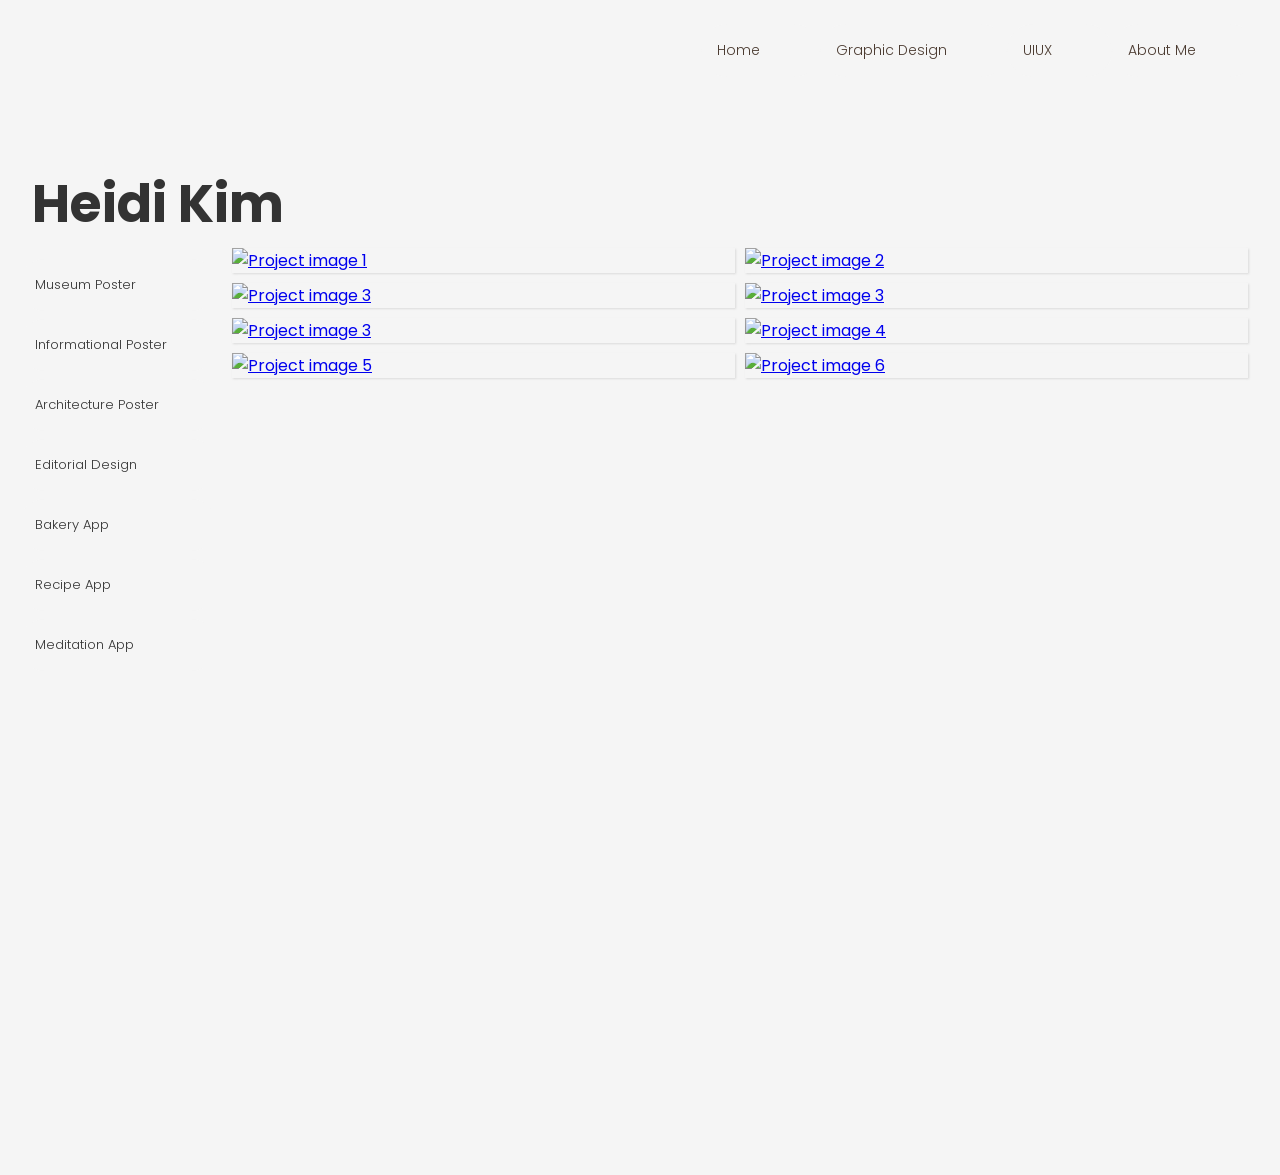
==== index.html @ 6b814d97 "Create index.html" ====
<!DOCTYPE html>
<html lang="en">
<head>
  <!-- META -->
  <meta charset="utf-8" />
  <meta name="viewport" content="width=device-width, initial-scale=1.0" />

  <!-- PAGE TITLE -->
  <title>Heidi Kim Portfolio</title>

  <!-- FONTS -->
 <link rel="preconnect" href="https://fonts.googleapis.com">
<link rel="preconnect" href="https://fonts.gstatic.com" crossorigin>
<link href="https://fonts.googleapis.com/css2?family=Poppins:ital,wght@0,100;0,200;0,300;0,400;0,500;0,600;0,700;0,800;0,900;1,100;1,200;1,300;1,400;1,500;1,600;1,700;1,800;1,900&display=swap" rel="stylesheet">


<!-- CSS -->
  <link rel="stylesheet" href="css/global.css" />
  <link rel="stylesheet" href="css/gallery.css"/>

  <!-- FAVICON -->
  <link rel="icon" type="image/x-icon" href="images/pet_puppy_dog_icon_194851.ico" />
</head>
<body>
      <!-- NAV BAR -->
    <nav class="topnav" aria-label="Primary">
    <ul>
        <li><a href="homepage.html">Home</a></li>
        <li><a href="graphicdesign.html">Graphic Design</a></li>
        <li><a href="UIUX.html">UIUX</a></li>
        <li><a href="aboutme.html">About Me</a></li>
        <!-- <li><a href="contact.html">Contact</a></li> -->
    </ul>
</nav>
  <script src="css/tinkerbell cursor.js"></script>
  <main>


<input type="checkbox" class="burger-input" id="burger-toggle">

<label for="burger-toggle" class="burger-label">
    <div class="burger-line"></div>
</label>

<div class="page-overlay"></div>

<nav class="slide-out-menu">
    <ul>
        <li><a href="homepage.html">Home</a></li>
        <li><a href="graphicdesign.html">Graphic Design</a></li>
        <li><a href="UIUX.html">UIUX</a></li>
        <li><a href="aboutme.html">About Me</a></li>
        <!-- <li><a href="contact.html">Contact</a></li> -->
    </ul>
</nav>

    <!-- HEADER -->
    <header class="site-header">
      <h1><a href="homepage.html">Heidi Kim</a></h1>
    </header>

    <!-- T-LAYOUT: SIDEBAR LEFT + MAIN RIGHT -->
    <div class="content">
      <!-- SIDEBAR -->
      <aside class="sidebar">
        <ul>
          <li><a href="woman.html">Museum Poster</a></li>
          <li><a href="information.html">Informational Poster</a></li>
          <li><a href="architecture.html">Architecture Poster</a></li>
          <li><a href="book.html">Editorial Design</a></li>
          <li><a href="bakery.html">Bakery App</a></li>
          <li><a href="recipe.html">Recipe App</a></li>
          <li><a href="meditation.html">Meditation App</a></li>
        </ul>
      </aside>

      <!-- MAIN COLUMN (GALLERY) -->
      <section class="main-column">
        <div class="img-gallery">
          <figure class="img-wrapper">
            <a href="woman.html">
            <img src="images/museumposter.png" alt="Project image 1"/>
            <figcaption>Museum Poster</figcaption>
            </a>
          </figure>
          <figure class="img-wrapper">
            <a href="information.html">
            <img src="images/informationalposter1.png" alt="Project image 2"/>
            <figcaption>Informational Poster</figcaption>
            </a>
          </figure>
          <figure class="img-wrapper">
            <a href="architecture.html">
            <img src="images/architect2.png" alt="Project image 3"/>
            <figcaption>Architecture Poster</figcaption>
            </a>
          </figure>
          <figure class="img-wrapper">
            <a href="collection.html">
            <img src="images/collection.png" alt="Project image 3"/>
            <figcaption>Collection Book Design</figcaption>
            </a>
          </figure>
          <figure class="img-wrapper">
            <a href="book.html">
            <img src="images/Book1.png" alt="Project image 3"/>
            <figcaption>Editorial Design</figcaption>
            </a>
          </figure>
          <figure class="img-wrapper">
            <a href="images/bakery.html">
            <img src="images/bakeryapp.png" alt="Project image 4"/>
            <figcaption>Bakery App</figcaption>
            </a>
          </figure>
          <figure class="img-wrapper">
            <a href="meditation.html">
            <img src="images/meditation.png" alt="Project image 5"/>
            <figcaption>Meditation App</figcaption>
            </a>
          </figure>
          <figure class="img-wrapper">
            <a href="recipe.html">
            <img src="images/recipeapp.png" alt="Project image 6"/>
            <figcaption>Recipe App</figcaption>
            </a>
          </figure>
        </div>
      </section>
    </div>
  </main>

<script>
    const currentPage = window.location.pathname.split('/').pop();
    const navLinks = document.querySelectorAll('.topnav a, .slide-out-menu a');
    navLinks.forEach(link => {
        const linkPage = link.getAttribute('href').split('/').pop();
        if (linkPage === currentPage) {
            link.classList.add('active');
        }
    });
</script>

<script>
    // This function runs every time the user scrolls
    window.onscroll = function() {
        scrollFunction();
    };

    function scrollFunction() {
        // We'll use 50px as our trigger point
        if (document.body.scrollTop > 50 || document.documentElement.scrollTop > 50) {
            // If scrolled more than 50px, add the "scrolled" class to the body
            document.body.classList.add("scrolled");
        } else {
            // If scrolled back to the top, remove the class
            document.body.classList.remove("scrolled");
        }
    }
</script>
</body>
</html>
---- css/global.css ----
* {
   box-sizing: border-box;
   background-color: whitesmoke;
  }

body {
    font-family: "Poppins", sans-serif;
    }

.site-header {
    padding: 32px 0 0;
    transition: padding 0.3s ease-in-out;
    top:0;
    position: sticky;
    z-index: 101;
    background-color: transparent;
    width: fit-content;
}

.site-header h1 a {
    font-size: 52px;
    transition: font-size 0.3s ease-in-out;
}


body.scrolled .site-header {
    padding: 10px 0; 
}

body.scrolled .site-header h1 a {
    font-size: 28px; 
}

.topnav {
    position: sticky;
    top:0;
    z-index: 100;
}
nav ul {
    list-style: none;
    display: flex;
    justify-content: right;
    align-items: center;
    background-color: whitesmoke;
    padding:16px;
    margin-top: 0;  
    min-height: 60px;
    }

nav ul li a {
    color: #4c3c32;
    display: flex;
    text-decoration: none;
    font-weight: 300;
    padding: 16px 60px 16px 16px;
    border-radius: 60px;
    border-width: 0;
    border-style: solid;
    border-color: #333333;
    font-size: 14px;
    }

nav ul li a:hover {
    background-color: darkseagreen;
    color: white;
    transition: background-color 0.3s ease, color 0.3s ease;
    }

nav ul li a.active {
    background-color: darkseagreen;
    color: white;
}

header {
    background-color: transparent;
    padding-bottom: 0;
    }

header h1 {
    margin: 0;
    background-color: transparent;
}

header h1 a {
    color: #333333;
    text-decoration: none;
    font-size: 52px;
    }

.content {
    display: flex;
    align-items: stretch;
    min-height: calc(100vh-160px);
}

aside.sidebar {
    flex: 0 0 200px;
    background-color: whitesmoke;
    min-height: 100vh;
    width: 200px;
    }

aside.sidebar ul {
    padding: 0;
    }

aside.sidebar ul li {
    padding: 0 0 8px 0;
    list-style:none;
    transform: translateX(-13px);
    }

aside.sidebar ul li a {
    color: #333333;
    text-decoration: none;
    display: flex;
    flex-wrap: wrap;
    padding: 16px 50px 16px 16px;
    font-weight: 300;
    border-radius: 60px;
    border-width: 0;
    font-size: small;
    }

aside.sidebar ul li a:hover {
    background: darksalmon;
    color: white;
    transition: background-color 0.3s ease, color 0.3s ease;
    }

main {
    flex: 1;
    padding: 24px;
    }

section {
    margin-bottom: 24px;
    }

.burger-label{
    position: fixed;
    width: 50px;
    height: 50px;
    top: 50px;
    right: 20px;
    display: flex;
    align-items: center;
    justify-content: center;
    border-radius: 10px;
    cursor: pointer;
    z-index: 1000;
}

.burger-input{
    display: none;
}

.burger-line{
    position: relative;
    display: block;
    width: 35px;
    height: 5px;
    background-color: #333333;
    border-radius: 40px;
}

.burger-line::before,
.burger-line::after{
    content: "";
    position:absolute;
    display: block;
    width: 80%;
    height: 100%;
    background-color: #333333;
    border-radius: 40px;
    transform-origin: left;
    transition: width 0.4s , transform 0.4s;
}

.burger-line::before {
    transform: translateY(1px) translateX(0px) rotate(-45deg);
}

.burger-line::after {
    transform: translateY(-1px) translateX(0px) rotate(45deg);
}


.burger-input:checked + .burger-label 
.burger-line::before{
    width: 80%;
    transform: translateY(-19px) translateX(14px) rotate(45deg);
}


.burger-input:checked + .burger-label 
.burger-line::after{
    width: 80%;
    transform: translateY(19px) translateX(14px) rotate(-45deg);
}

.page-overlay {
    position: fixed;
    top: 0;
    left: 0;
    width: 100%;
    height: 100%;
    background-color: rgba(0, 0, 0, 0.5);
    opacity: 0;
    visibility: hidden;
    transition: opacity 0.4s ease-in-out, visibility 0.4s ease-in-out;
    pointer-events: none;
    z-index: 998;
}

.burger-input:checked ~ .page-overlay {
    opacity: 1;
    visibility: visible;
}

.slide-out-menu {
    position: fixed;
    top: 0;
    right: 0px;
    height: 100vh;
    width: 280px;
    z-index: 999;
    background-color:whitesmoke;
    padding: 120px 20px;
    transform: translateX(100%);
    transition: transform 0.4s ease-in-out;
    display: flex;
    flex-direction: column;
}

.burger-input:checked ~ .slide-out-menu {
    transform: translateX(0%);
}

.slide-out-menu ul {
    list-style-type: none;
    display: flex;
    flex-direction: column;
    width: 100%;
    padding: 0;
    margin: 0;
    background-color:whitesmoke;
}

.slide-out-menu ul li {
    width: 100%;
    margin-bottom: 16px;
}

.slide-out-menu ul li a:hover {
    background-color: darkseagreen;
    transition: background-color 0.3s ease, color 0.3s ease;
}

aside.sidebar ul li a.active {
    background-color: darksalmon;
    color: white;
}

.slide-out-menu ul li a {
    text-decoration: none;
    color:#4c3c32;
    width: 100%;
    box-sizing: border-box;
    font-size: 16px;
    font-family: "Poppins", sans-serif;
    font-weight: 300;
    background-color:transparent;
    padding: 16px 24px;
    border-radius: 60px;
    display: block;
    transition: background-color 0.3s ease;
    text-align: left;
}


input[type=text], select, textarea {
  width: 100%; 
  padding: 12px; 
  border: 1px solid #ccc; 
  border-radius: 4px; 
  box-sizing: border-box;
  margin-top: 6px;
  margin-bottom: 16px;
  resize: vertical
}

input[type=submit] {
  background-color: darkseagreen;
  color: white;
  padding: 12px 20px;
  border: none;
  border-radius: 4px;
  cursor: pointer;
}


input[type=submit]:hover {
  background-color: rgb(110, 158, 130);
}

.container {
  border-radius: 5px;
  padding: 20px;
}

.open-modal-btn {
    background-color: darkseagreen;
    color: white;
    padding: 10px 20px;
    text-decoration: none;
    border-radius: 5px;
    font-family: "Poppins", sans-serif;
}

.modal-overlay {
    position: fixed;
    top: 0;
    left: 0;
    width: 100%;
    height: 100%;
    background-color: rgba(0, 0, 0, 0.6);
    z-index: 1000;
    opacity: 0;
    visibility: hidden;
    transition: opacity 0.3s ease, visibility 0.3s ease;
}

.modal-content {
    position: fixed;
    top: 50%;
    left: 50%;
    transform: translate(-50%, -50%);
    background-color: whitesmoke;
    padding: 30px;
    border-radius: 8px;
    z-index: 1001;
    width: 90%;
    max-width: 600px;
    max-height: 90vh;
    overflow-y: auto;
}

.modal-close {
    position: absolute;
    top: 10px;
    right: 15px;
    font-size: 2.5rem;
    color: #999;
    text-decoration: none;
    line-height: 1;
}
.modal-close:hover {
    color: #333;
}

.modal-overlay:target {
    opacity: 1;
    visibility: visible;
}


@media (max-width: 576px) {
    .pge-wrapper { padding: 0 20px 60px; }
    aside.sidebar { display: none; }
    nav ul li a {display: none;}
    .burger-label {display: flex;}
}

@keyframes fadeIn {
    from {
        opacity: 0;
        /* transform: translateY(10px); */
    }
    to {
        opacity: 1;
        transform: translateY(0);
    }
}

body {
    animation: fadeIn 0.6s ease-in-out;
}


/*
Small Screen ≥ 576px
============================================= */
@media (min-width: 576px) {
    .pge-wrapper { padding: 0 20px 60px; }
    aside.sidebar { display: none; }
    nav ul li a {display: none;}
    .burger-label {display: flex;}
}

/*
Medium Screen ≥ 768px
============================================= */
@media (min-width: 1000px) {
    .pge-wrapper { padding: 0 60px 80px; }
    aside.sidebar { display: flex }
    nav ul li a {display: flex;}
    .burger-label {display: none;}
}

/*
Large Screen ≥ 992px
============================================= */
@media (min-width: 1500px) {
    .pge-wrapper { padding: 0 100px 100px; }  /* top left&right bottom*/
    aside.sidebar { display: flex }
    nav ul li a {display: flex;}
    .burger-label {display: none;}
}
---- css/gallery.css ----
* {
   box-sizing: border-box;
   background-color: whitesmoke;
  }

body {
    font-family: "Poppins", sans-serif;
    }

.content {
    display: flex;
    align-items: stretch;
    min-height: calc(100vh-160px);
}
main {
    flex: 1;
    padding: 24px;
    }

section {
    margin-bottom: 24px;
    }

.img-gallery {
    display: flex;
    flex-wrap: wrap;
    margin: 0 -5px;
    }

.img-wrapper {
    margin: 0;
    padding: 5px;
    position: relative;
    }

.img-wrapper img {
    width: 100%;
    display: block;
    box-shadow: 1px 1px 2px rgb(218 218 218);
    }

.img-gallery figcaption {
    color: transparent;
    font-weight: 500;
    top: 5px; right: 5px; bottom: 5px; left: 5px;
    display: flex;
    align-items: center;
    justify-content: center;
    transition: 0.25s ease-in-out;
    padding: 10px;
    cursor: pointer;
    position:absolute;
    background-color: transparent;
}

.img-wrapper figcaption:hover {
    background-color: rgb(255 255 255 / 0.75 );
    color: #333333;
}

.about-text li {
    list-style: none;
    padding-bottom: 10px;
}

.about-text li a {
    text-decoration: none;
}


@media (max-width: 576px) {
    .inn-wrapper { padding: 0 20px; }
    .img-wrapper { flex: 0 0 100%; }
}

/*
Small Screen ≥ 576px
============================================= */
@media (min-width: 576px) {
    .inn-wrapper { padding: 0 20px; }
    .img-wrapper { flex: 0 0 50%; }
}

/*
Medium Screen ≥ 768px
============================================= */
@media (min-width: 1000px) {
    .inn-wrapper { padding: 0 60px; }
    .img-wrapper { flex: 0 0 50%; }
}

/*
Large Screen ≥ 992px
============================================= */
@media (min-width: 1500px) {
    .inn-wrapper { padding: 0 100px; }
    /* .img-wrapper { flex-grow: 0; flex-shrink: 0; flex-basis: 25%;} */
    .img-wrapper { flex: 0 0 50%; }
}
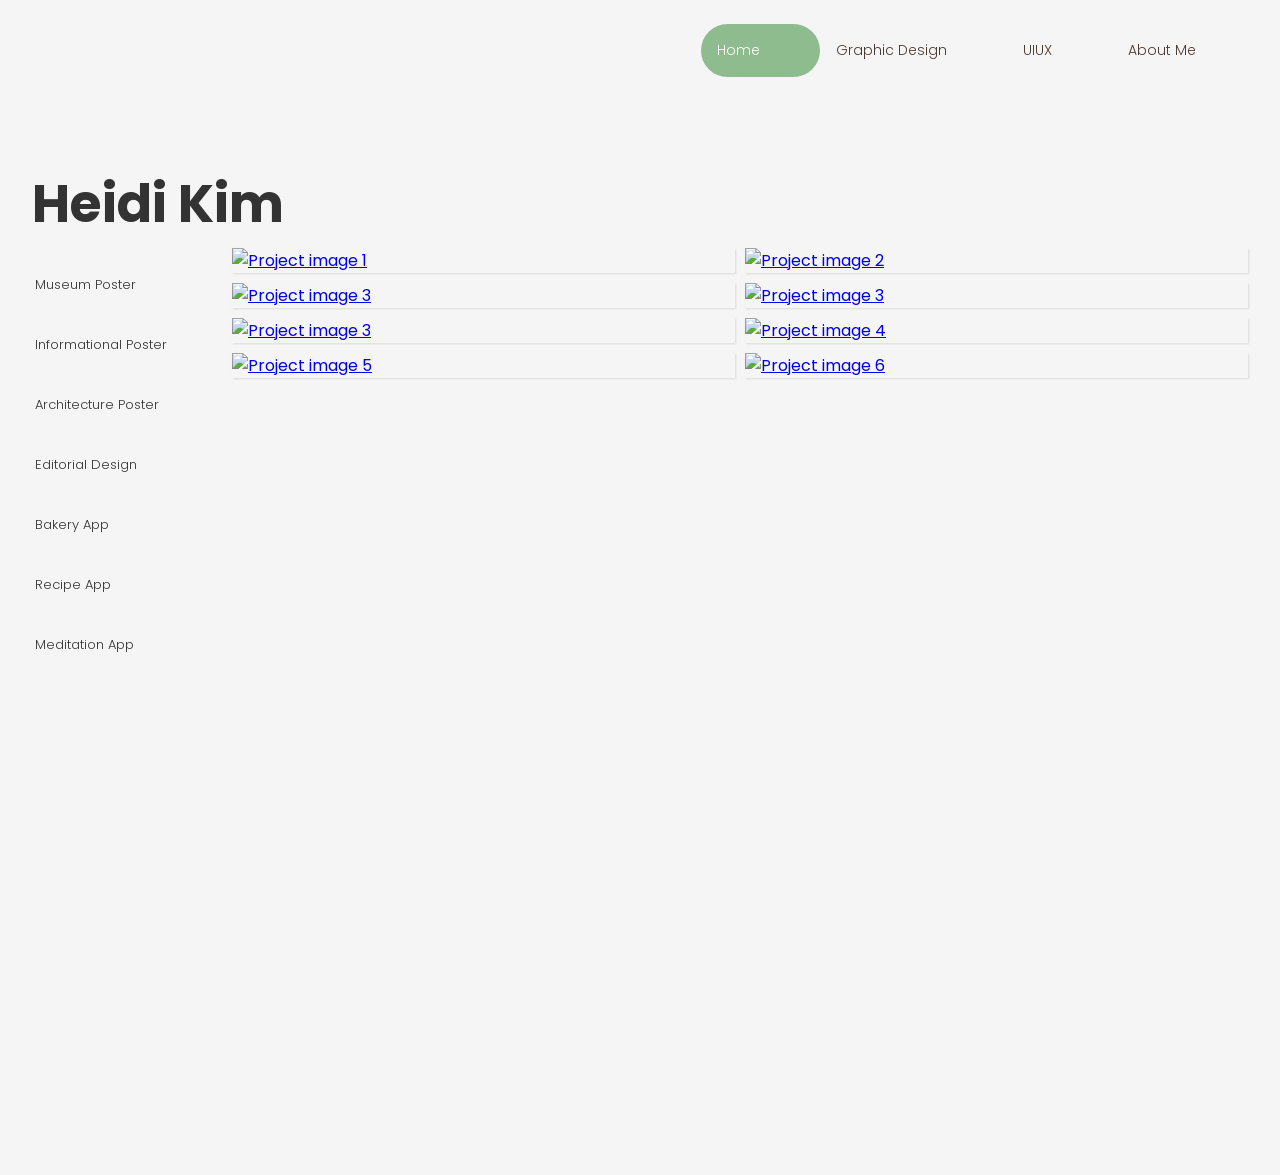
==== commit 351b7615: "Update index.html" ====
--- a/index.html
+++ b/index.html
@@ -25,7 +25,7 @@
       <!-- NAV BAR -->
     <nav class="topnav" aria-label="Primary">
     <ul>
-        <li><a href="homepage.html">Home</a></li>
+        <li><a href="index.html">Home</a></li>
         <li><a href="graphicdesign.html">Graphic Design</a></li>
         <li><a href="UIUX.html">UIUX</a></li>
         <li><a href="aboutme.html">About Me</a></li>
@@ -46,7 +46,7 @@
 
 <nav class="slide-out-menu">
     <ul>
-        <li><a href="homepage.html">Home</a></li>
+        <li><a href="index.html">Home</a></li>
         <li><a href="graphicdesign.html">Graphic Design</a></li>
         <li><a href="UIUX.html">UIUX</a></li>
         <li><a href="aboutme.html">About Me</a></li>
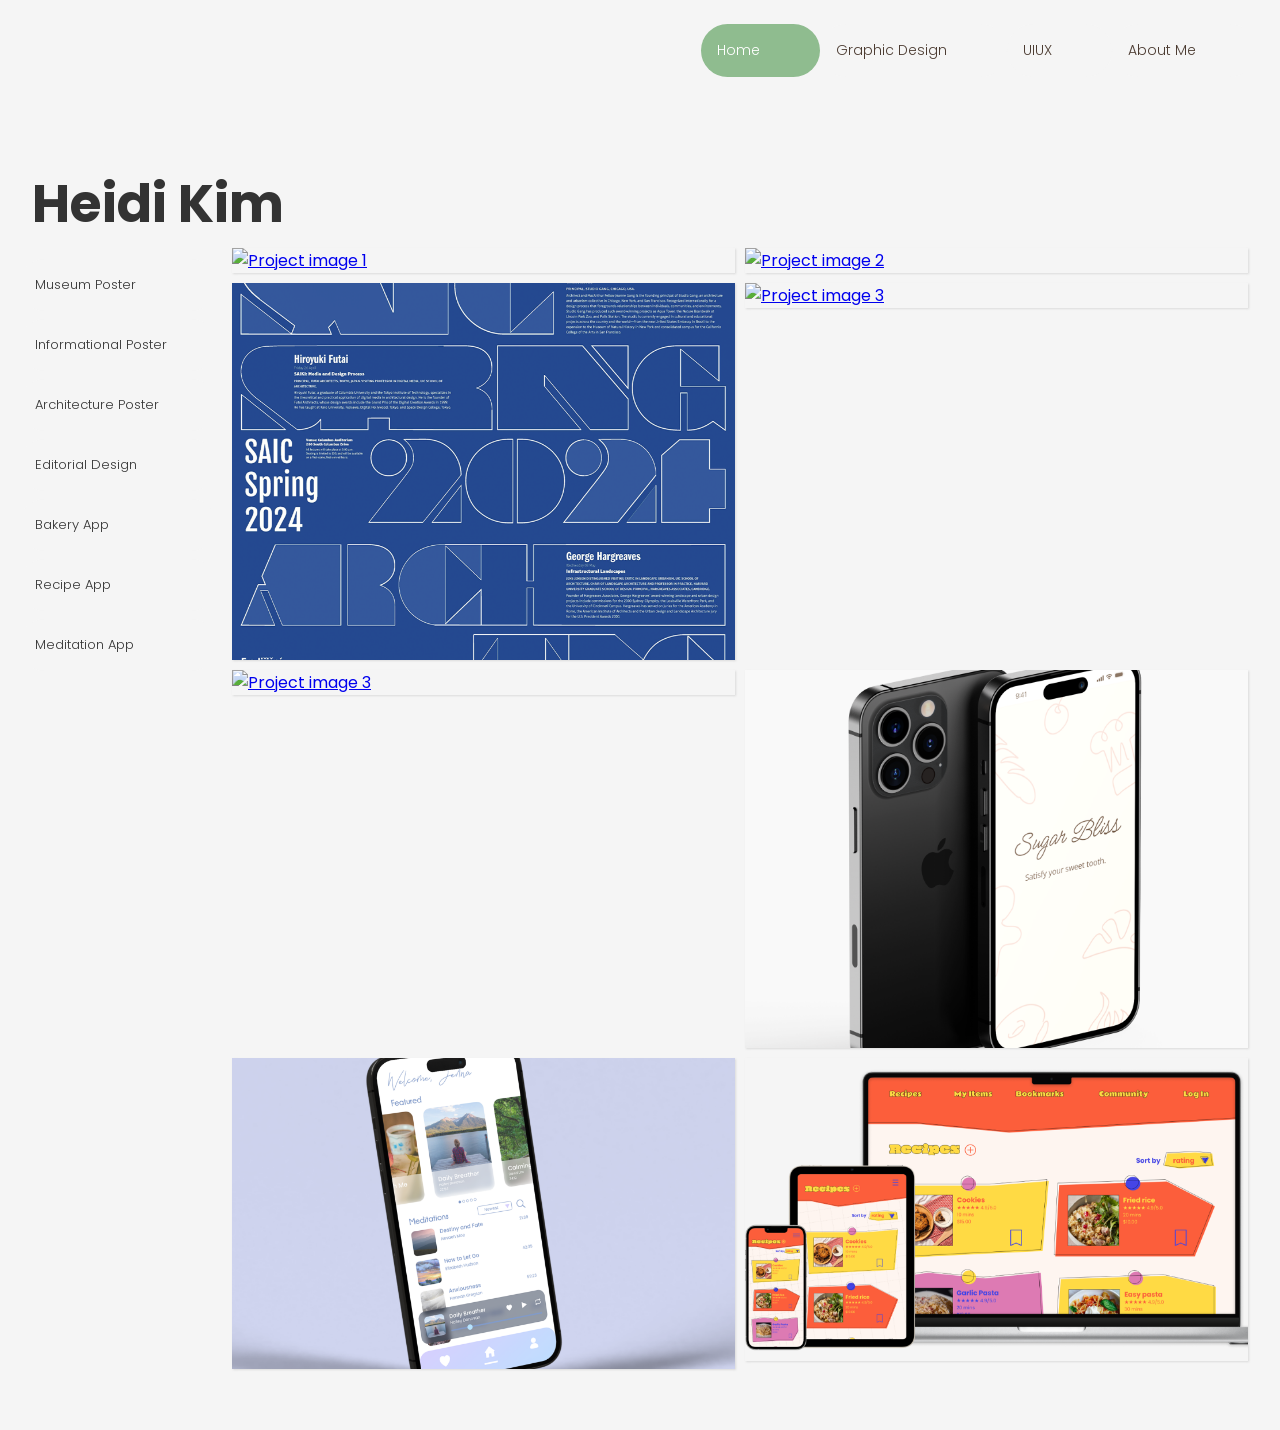
==== commit c564a8d9: "Update index.html" ====
--- a/index.html
+++ b/index.html
@@ -19,7 +19,7 @@
   <link rel="stylesheet" href="css/gallery.css"/>
 
   <!-- FAVICON -->
-  <link rel="icon" type="image/x-icon" href="images/pet_puppy_dog_icon_194851.ico" />
+  <link rel="icon" type="image/x-icon" href="pet_puppy_dog_icon_194851.ico" />
 </head>
 <body>
       <!-- NAV BAR -->
@@ -56,7 +56,7 @@
 
     <!-- HEADER -->
     <header class="site-header">
-      <h1><a href="homepage.html">Heidi Kim</a></h1>
+      <h1><a href="index.html">Heidi Kim</a></h1>
     </header>
 
     <!-- T-LAYOUT: SIDEBAR LEFT + MAIN RIGHT -->
@@ -79,49 +79,49 @@
         <div class="img-gallery">
           <figure class="img-wrapper">
             <a href="woman.html">
-            <img src="images/museumposter.png" alt="Project image 1"/>
+            <img src="museumposter.png" alt="Project image 1"/>
             <figcaption>Museum Poster</figcaption>
             </a>
           </figure>
           <figure class="img-wrapper">
             <a href="information.html">
-            <img src="images/informationalposter1.png" alt="Project image 2"/>
+            <img src="informationalposter1.png" alt="Project image 2"/>
             <figcaption>Informational Poster</figcaption>
             </a>
           </figure>
           <figure class="img-wrapper">
             <a href="architecture.html">
-            <img src="images/architect2.png" alt="Project image 3"/>
+            <img src="architect2.png" alt="Project image 3"/>
             <figcaption>Architecture Poster</figcaption>
             </a>
           </figure>
           <figure class="img-wrapper">
             <a href="collection.html">
-            <img src="images/collection.png" alt="Project image 3"/>
+            <img src="collection.png" alt="Project image 3"/>
             <figcaption>Collection Book Design</figcaption>
             </a>
           </figure>
           <figure class="img-wrapper">
             <a href="book.html">
-            <img src="images/Book1.png" alt="Project image 3"/>
+            <img src="Book1.png" alt="Project image 3"/>
             <figcaption>Editorial Design</figcaption>
             </a>
           </figure>
           <figure class="img-wrapper">
-            <a href="images/bakery.html">
-            <img src="images/bakeryapp.png" alt="Project image 4"/>
+            <a href="bakery.html">
+            <img src="bakeryapp.png" alt="Project image 4"/>
             <figcaption>Bakery App</figcaption>
             </a>
           </figure>
           <figure class="img-wrapper">
             <a href="meditation.html">
-            <img src="images/meditation.png" alt="Project image 5"/>
+            <img src="meditation.png" alt="Project image 5"/>
             <figcaption>Meditation App</figcaption>
             </a>
           </figure>
           <figure class="img-wrapper">
             <a href="recipe.html">
-            <img src="images/recipeapp.png" alt="Project image 6"/>
+            <img src="recipeapp.png" alt="Project image 6"/>
             <figcaption>Recipe App</figcaption>
             </a>
           </figure>
